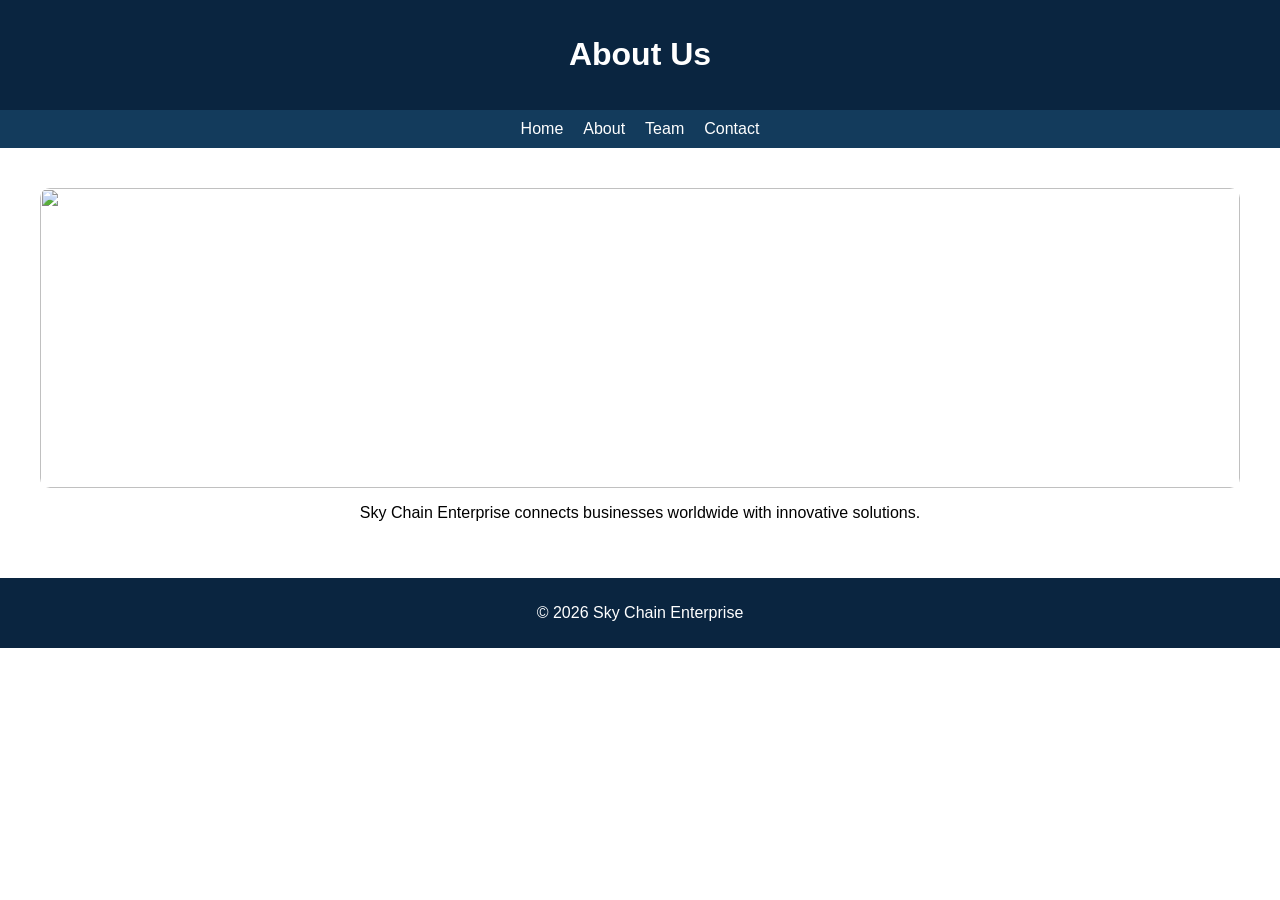
==== about.html @ be3404d7 "first" ====
<html lang="en">
<head>
  <meta charset="UTF-8">
  <meta name="viewport" content="width=device-width, initial-scale=1.0">
  <title>About - Sky Chain Enterprise</title>
  <link rel="stylesheet" href="style.css">
</head>
<body>
<header class="fade-in"><h1>About Us</h1></header>
<nav>
  <a href="index.html">Home</a>
  <a href="about.html">About</a>
  <a href="team.html">Team</a>
  <a href="contact.html">Contact</a>
</nav>
<section class="slide-up">
  <img src="https://images.unsplash.com/photo-1507679799987-c73779587ccf" class="hero">
  <p>Sky Chain Enterprise connects businesses worldwide with innovative solutions.</p>
</section>
<footer><p>© 2026 Sky Chain Enterprise</p></footer>
</body>
</html>
---- style.css ----
body { margin:0; font-family: Arial; }
header { background:#0a2540; color:white; padding:15px; text-align:center; }
nav { display:flex; justify-content:center; gap:20px; background:#133b5c; padding:10px; }
nav a { color:white; text-decoration:none; }
section { padding:40px; text-align:center; }
.hero { width:100%; max-height:300px; object-fit:cover; border-radius:10px; }
.card { background:#f4f4f4; padding:20px; margin:10px auto; border-radius:10px; width:250px; }
.card img { width:100px; border-radius:50%; }
footer { text-align:center; padding:10px; background:#0a2540; color:white; }
input, textarea { width:100%; padding:10px; margin:10px 0; }
button { padding:10px; background:#0a2540; color:white; border:none; }

/* Animations */
.fade-in { animation: fadeIn 1.5s ease-in; }
.slide-up { animation: slideUp 1s ease-out; }

@keyframes fadeIn {
  from { opacity:0; }
  to { opacity:1; }
}

@keyframes slideUp {
  from { transform:translateY(50px); opacity:0; }
  to { transform:translateY(0); opacity:1; }
}
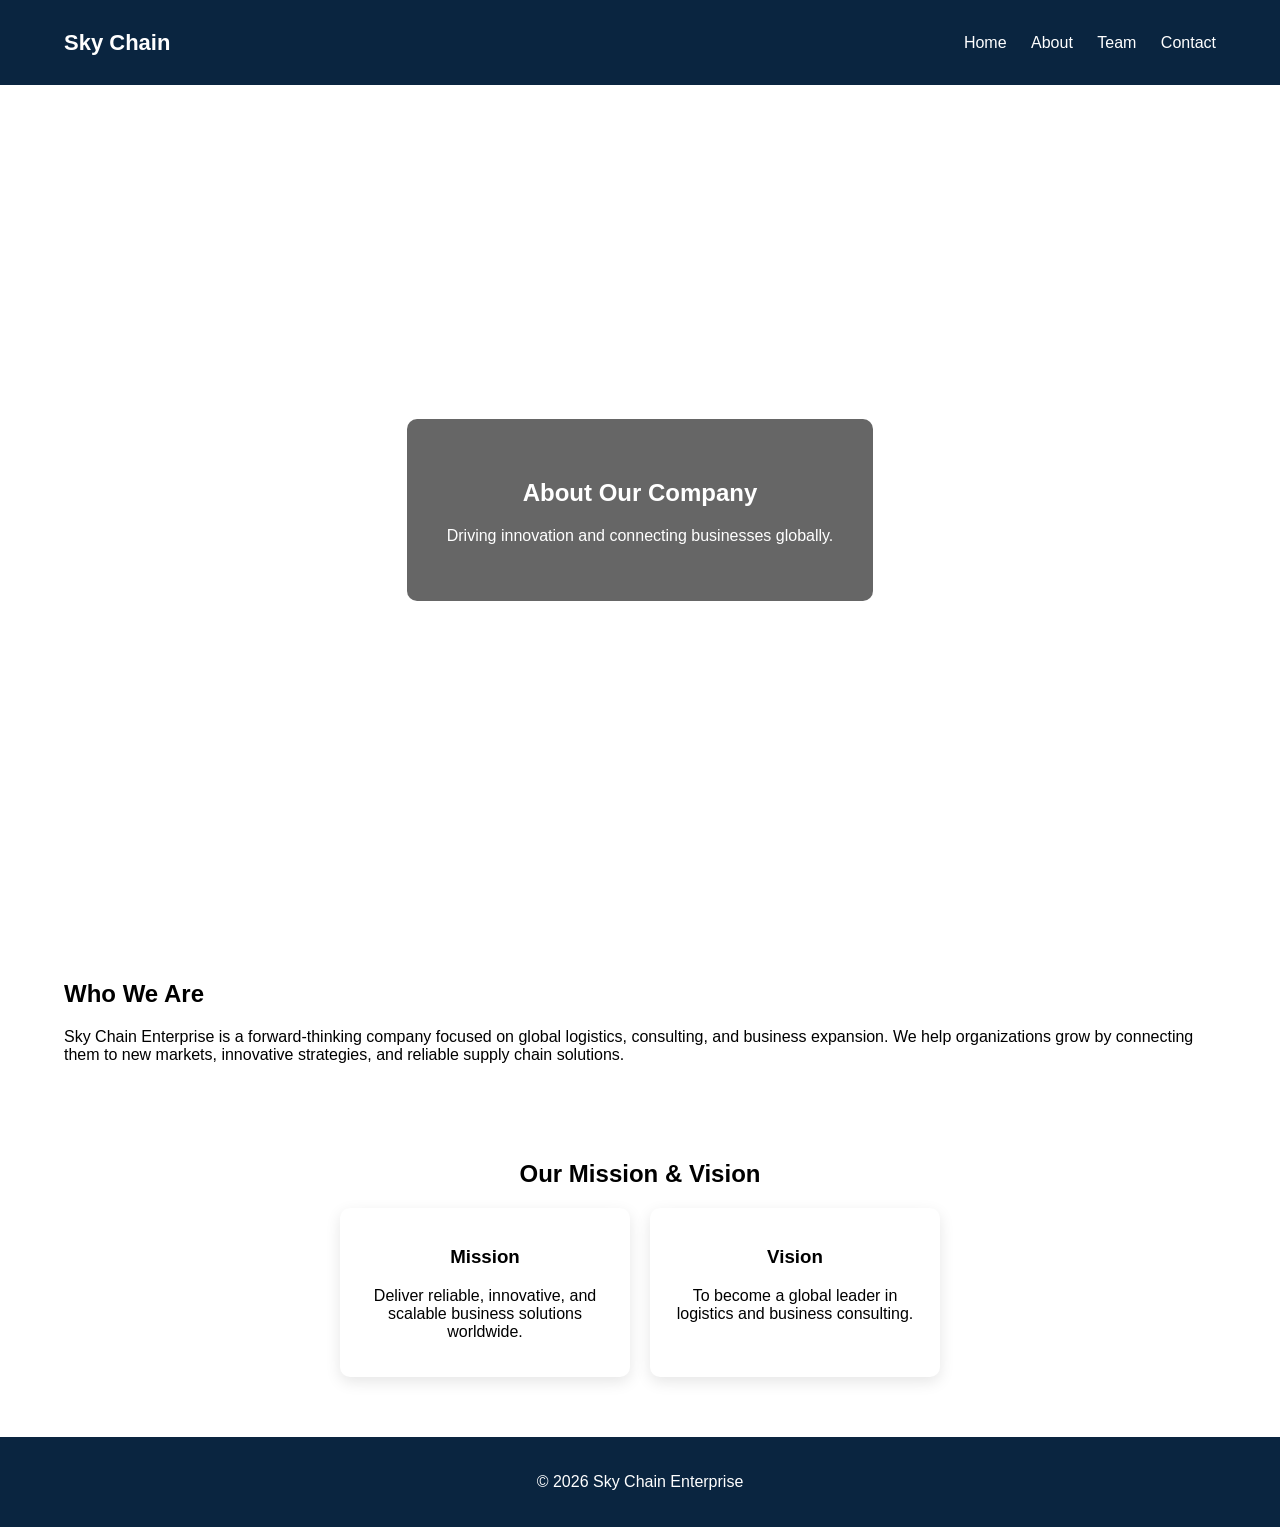
==== commit 5271202f: "third" ====
--- a/about.html
+++ b/about.html
@@ -6,17 +6,54 @@
   <link rel="stylesheet" href="style.css">
 </head>
 <body>
-<header class="fade-in"><h1>About Us</h1></header>
-<nav>
-  <a href="index.html">Home</a>
-  <a href="about.html">About</a>
-  <a href="team.html">Team</a>
-  <a href="contact.html">Contact</a>
-</nav>
-<section class="slide-up">
-  <img src="https://images.unsplash.com/photo-1507679799987-c73779587ccf" class="hero">
-  <p>Sky Chain Enterprise connects businesses worldwide with innovative solutions.</p>
+<header class="header" id="navbar">
+  <div class="container nav-container">
+    <h1 class="logo">Sky Chain</h1>
+    <div class="menu-toggle" onclick="toggleMenu()">☰</div>
+    <nav id="nav-links">
+      <a href="index.html">Home</a>
+      <a href="about.html">About</a>
+      <a href="team.html">Team</a>
+      <a href="contact.html">Contact</a>
+    </nav>
+  </div>
+</header>
+
+<section class="hero-section">
+  <div class="overlay">
+    <h2>About Our Company</h2>
+    <p>Driving innovation and connecting businesses globally.</p>
+  </div>
 </section>
-<footer><p>© 2026 Sky Chain Enterprise</p></footer>
+
+<section class="container reveal">
+  <h2>Who We Are</h2>
+  <p>
+    Sky Chain Enterprise is a forward-thinking company focused on global logistics,
+    consulting, and business expansion. We help organizations grow by connecting
+    them to new markets, innovative strategies, and reliable supply chain solutions.
+  </p>
+</section>
+
+<section class="services container reveal">
+  <h2>Our Mission & Vision</h2>
+  <div class="grid">
+    <div class="card">
+      <h3>Mission</h3>
+      <p>Deliver reliable, innovative, and scalable business solutions worldwide.</p>
+    </div>
+    <div class="card">
+      <h3>Vision</h3>
+      <p>To become a global leader in logistics and business consulting.</p>
+    </div>
+  </div>
+</section>
+
+<footer>
+  <p>© 2026 Sky Chain Enterprise</p>
+</footer>
+<script src="script.js"></script>
 </body>
-</html>+</html>
+
+
--- a/style.css
+++ b/style.css
@@ -1,25 +1,32 @@
-body { margin:0; font-family: Arial; }
-header { background:#0a2540; color:white; padding:15px; text-align:center; }
-nav { display:flex; justify-content:center; gap:20px; background:#133b5c; padding:10px; }
-nav a { color:white; text-decoration:none; }
-section { padding:40px; text-align:center; }
-.hero { width:100%; max-height:300px; object-fit:cover; border-radius:10px; }
-.card { background:#f4f4f4; padding:20px; margin:10px auto; border-radius:10px; width:250px; }
-.card img { width:100px; border-radius:50%; }
-footer { text-align:center; padding:10px; background:#0a2540; color:white; }
-input, textarea { width:100%; padding:10px; margin:10px 0; }
-button { padding:10px; background:#0a2540; color:white; border:none; }
+body { margin:0; font-family:'Segoe UI',sans-serif; }
+.container { width:90%; margin:auto; }
 
-/* Animations */
-.fade-in { animation: fadeIn 1.5s ease-in; }
-.slide-up { animation: slideUp 1s ease-out; }
+.header { position:fixed; width:100%; top:0; background:#0a2540; color:white; z-index:1000; }
+.nav-container { display:flex; justify-content:space-between; align-items:center; padding:15px 0; }
+.logo { font-size:22px; }
+nav a { color:white; margin-left:20px; text-decoration:none; }
+.menu-toggle { display:none; font-size:24px; cursor:pointer; }
 
-@keyframes fadeIn {
-  from { opacity:0; }
-  to { opacity:1; }
+.hero-section {
+  background:url('https://images.unsplash.com/photo-1504384308090-c894fdcc538d') no-repeat center/cover;
+  height:100vh; display:flex; justify-content:center; align-items:center; margin-top:60px;
+}
+.overlay { background:rgba(0,0,0,0.6); color:white; padding:40px; text-align:center; border-radius:10px; }
+.btn { padding:10px 20px; background:#00bcd4; color:white; text-decoration:none; border-radius:5px; }
+
+.services { padding:60px 0; text-align:center; }
+.grid { display:flex; gap:20px; flex-wrap:wrap; justify-content:center; }
+.card { background:white; padding:20px; width:250px; border-radius:10px; box-shadow:0 5px 15px rgba(0,0,0,0.1); transition:0.3s; }
+.card:hover { transform:translateY(-10px); }
+
+footer { text-align:center; padding:20px; background:#0a2540; color:white; }
+
+.reveal { opacity:0; transform:translateY(50px); transition:1s; }
+.reveal.active { opacity:1; transform:translateY(0); }
+
+@media(max-width:768px){
+  nav { display:none; flex-direction:column; background:#133b5c; position:absolute; top:60px; right:0; width:200px; }
+  nav a { margin:10px; }
+  .menu-toggle { display:block; }
 }
 
-@keyframes slideUp {
-  from { transform:translateY(50px); opacity:0; }
-  to { transform:translateY(0); opacity:1; }
-}
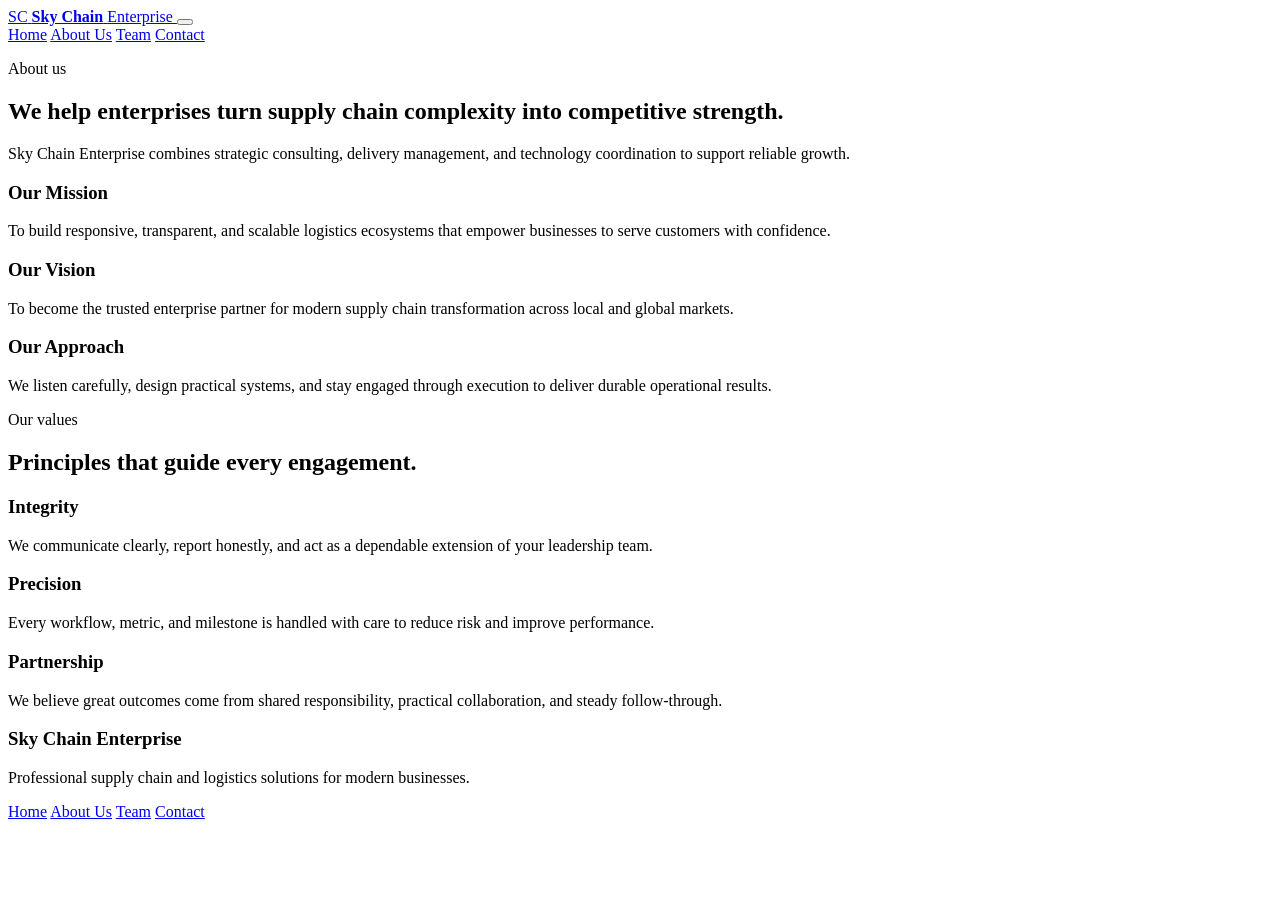
==== commit 1b1d9f36: "latest code" ====
--- a/about.html
+++ b/about.html
@@ -1,59 +1,104 @@
+<!DOCTYPE html>
 <html lang="en">
 <head>
   <meta charset="UTF-8">
   <meta name="viewport" content="width=device-width, initial-scale=1.0">
-  <title>About - Sky Chain Enterprise</title>
-  <link rel="stylesheet" href="style.css">
+  <meta name="description" content="Learn about Sky Chain Enterprise, our mission, values, and the way we help businesses build stronger supply chains.">
+  <title>Sky Chain Enterprise | About Us</title>
+  <link rel="preconnect" href="https://fonts.googleapis.com">
+  <link rel="preconnect" href="https://fonts.gstatic.com" crossorigin>
+  <link href="https://fonts.googleapis.com/css2?family=Manrope:wght@400;500;600;700;800&family=Space+Grotesk:wght@500;700&display=swap" rel="stylesheet">
+  <link rel="stylesheet" href="styles.css">
 </head>
 <body>
-<header class="header" id="navbar">
-  <div class="container nav-container">
-    <h1 class="logo">Sky Chain</h1>
-    <div class="menu-toggle" onclick="toggleMenu()">☰</div>
-    <nav id="nav-links">
-      <a href="index.html">Home</a>
-      <a href="about.html">About</a>
-      <a href="team.html">Team</a>
-      <a href="contact.html">Contact</a>
-    </nav>
-  </div>
-</header>
+  <header class="site-header">
+    <div class="container nav-wrap">
+      <a class="brand" href="index.html">
+        <span class="brand-mark">SC</span>
+        <span class="brand-text">
+          <strong>Sky Chain</strong>
+          <span>Enterprise</span>
+        </span>
+      </a>
+      <button class="nav-toggle" aria-expanded="false" aria-controls="site-nav" aria-label="Open navigation">
+        <span></span>
+        <span></span>
+        <span></span>
+      </button>
+      <nav class="site-nav" id="site-nav">
+        <a href="index.html">Home</a>
+        <a class="active" href="about.html">About Us</a>
+        <a href="team.html">Team</a>
+        <a href="contact.html">Contact</a>
+      </nav>
+    </div>
+  </header>
 
-<section class="hero-section">
-  <div class="overlay">
-    <h2>About Our Company</h2>
-    <p>Driving innovation and connecting businesses globally.</p>
-  </div>
-</section>
+  <main>
+    <section class="page-hero">
+      <div class="container narrow">
+        <p class="eyebrow">About us</p>
+        <h1>We help enterprises turn supply chain complexity into competitive strength.</h1>
+        <p class="lead">Sky Chain Enterprise combines strategic consulting, delivery management, and technology coordination to support reliable growth.</p>
+      </div>
+    </section>
 
-<section class="container reveal">
-  <h2>Who We Are</h2>
-  <p>
-    Sky Chain Enterprise is a forward-thinking company focused on global logistics,
-    consulting, and business expansion. We help organizations grow by connecting
-    them to new markets, innovative strategies, and reliable supply chain solutions.
-  </p>
-</section>
+    <section class="section">
+      <div class="container card-grid">
+        <article class="feature-card">
+          <h3>Our Mission</h3>
+          <p>To build responsive, transparent, and scalable logistics ecosystems that empower businesses to serve customers with confidence.</p>
+        </article>
+        <article class="feature-card">
+          <h3>Our Vision</h3>
+          <p>To become the trusted enterprise partner for modern supply chain transformation across local and global markets.</p>
+        </article>
+        <article class="feature-card">
+          <h3>Our Approach</h3>
+          <p>We listen carefully, design practical systems, and stay engaged through execution to deliver durable operational results.</p>
+        </article>
+      </div>
+    </section>
 
-<section class="services container reveal">
-  <h2>Our Mission & Vision</h2>
-  <div class="grid">
-    <div class="card">
-      <h3>Mission</h3>
-      <p>Deliver reliable, innovative, and scalable business solutions worldwide.</p>
+    <section class="section section-alt">
+      <div class="container split-grid">
+        <div>
+          <p class="eyebrow">Our values</p>
+          <h2>Principles that guide every engagement.</h2>
+        </div>
+        <div class="bullet-panels">
+          <article class="bullet-panel">
+            <h3>Integrity</h3>
+            <p>We communicate clearly, report honestly, and act as a dependable extension of your leadership team.</p>
+          </article>
+          <article class="bullet-panel">
+            <h3>Precision</h3>
+            <p>Every workflow, metric, and milestone is handled with care to reduce risk and improve performance.</p>
+          </article>
+          <article class="bullet-panel">
+            <h3>Partnership</h3>
+            <p>We believe great outcomes come from shared responsibility, practical collaboration, and steady follow-through.</p>
+          </article>
+        </div>
+      </div>
+    </section>
+  </main>
+
+  <footer class="site-footer">
+    <div class="container footer-wrap">
+      <div>
+        <h3>Sky Chain Enterprise</h3>
+        <p>Professional supply chain and logistics solutions for modern businesses.</p>
+      </div>
+      <div class="footer-links">
+        <a href="index.html">Home</a>
+        <a href="about.html">About Us</a>
+        <a href="team.html">Team</a>
+        <a href="contact.html">Contact</a>
+      </div>
     </div>
-    <div class="card">
-      <h3>Vision</h3>
-      <p>To become a global leader in logistics and business consulting.</p>
-    </div>
-  </div>
-</section>
+  </footer>
 
-<footer>
-  <p>© 2026 Sky Chain Enterprise</p>
-</footer>
-<script src="script.js"></script>
+  <script src="script.js"></script>
 </body>
 </html>
-
-
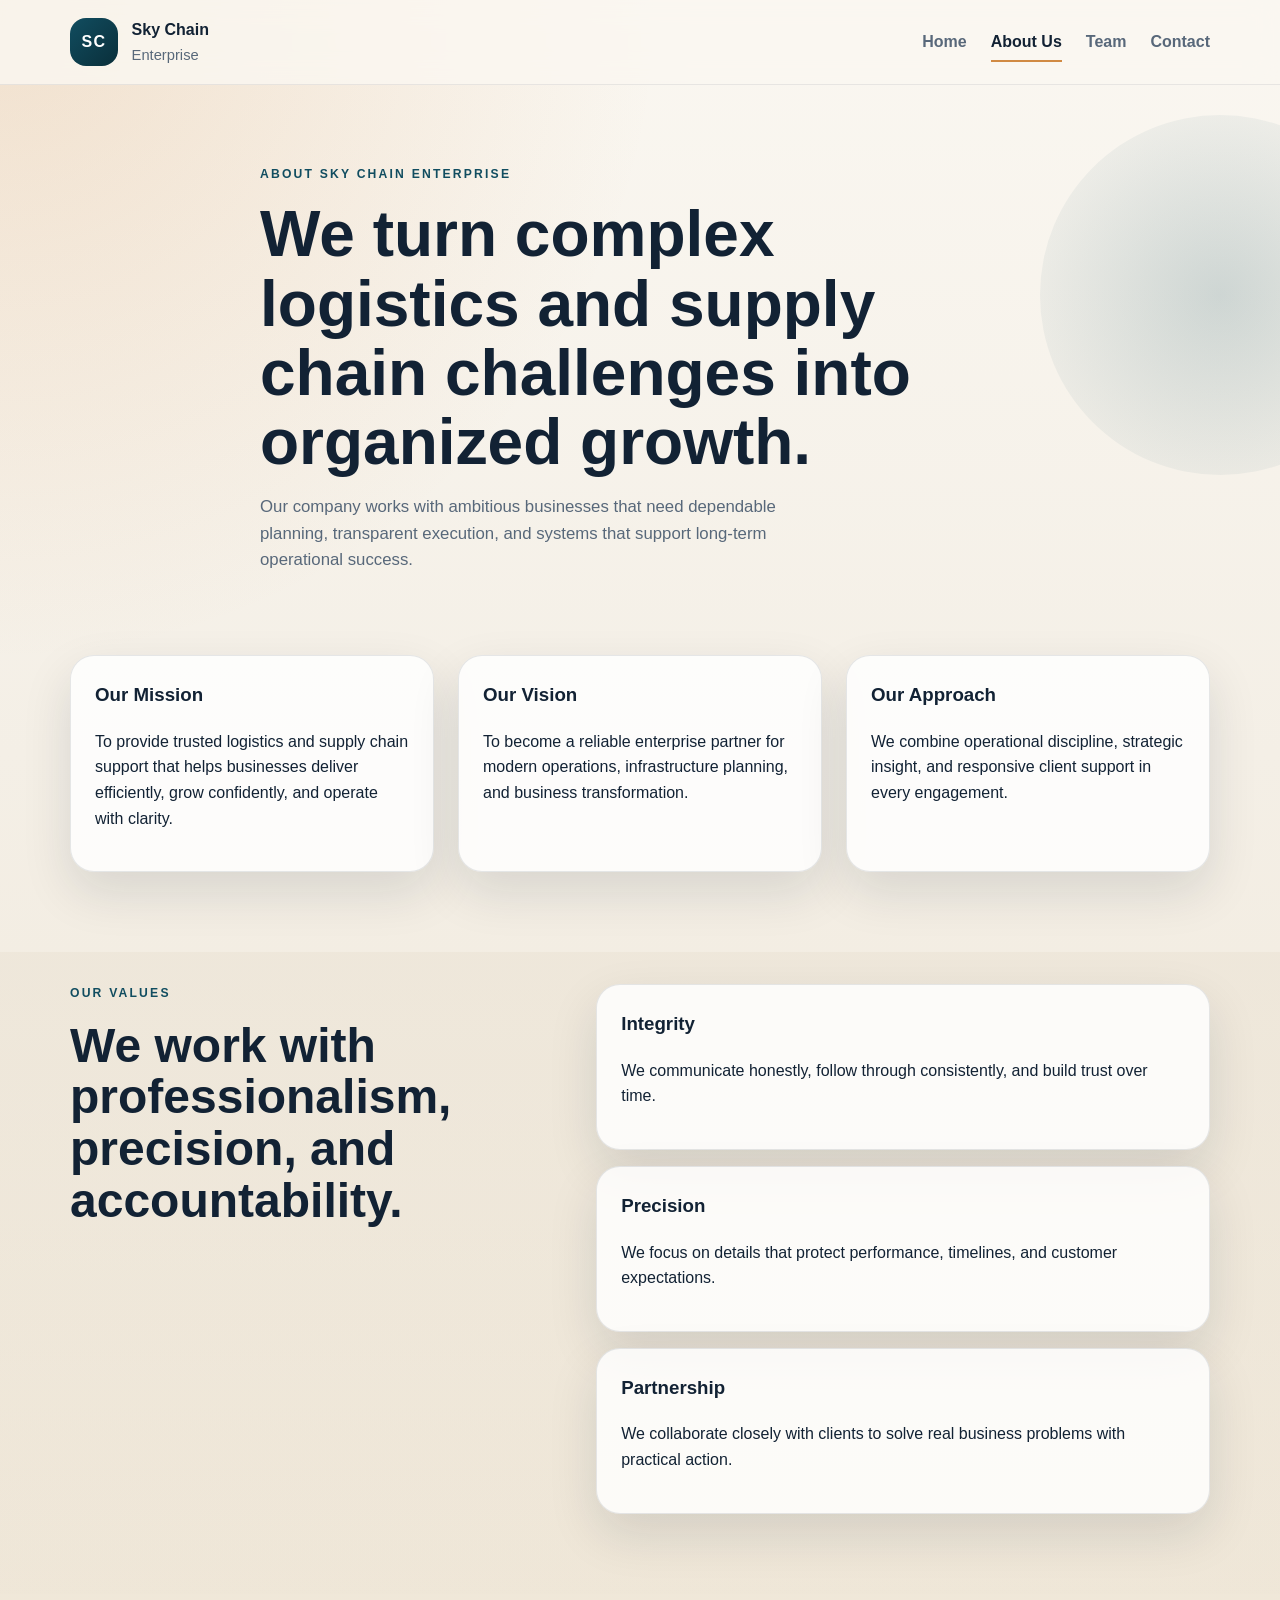
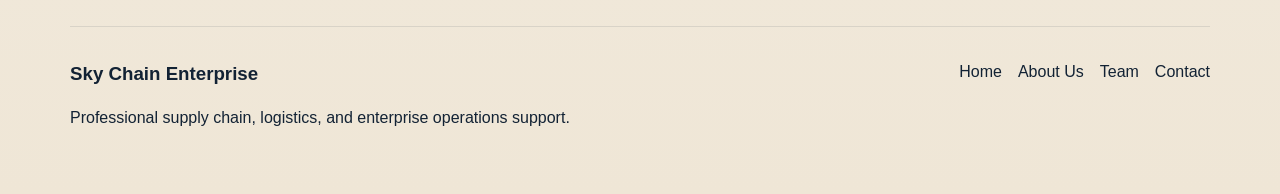
==== commit 3577d9a6: "submit form" ====
--- a/about.html
+++ b/about.html
@@ -3,7 +3,7 @@
 <head>
   <meta charset="UTF-8">
   <meta name="viewport" content="width=device-width, initial-scale=1.0">
-  <meta name="description" content="Learn about Sky Chain Enterprise, our mission, values, and the way we help businesses build stronger supply chains.">
+  <meta name="description" content="Learn about Sky Chain Enterprise, our mission, values, and approach to business operations and supply chain excellence.">
   <title>Sky Chain Enterprise | About Us</title>
   <link rel="preconnect" href="https://fonts.googleapis.com">
   <link rel="preconnect" href="https://fonts.gstatic.com" crossorigin>
@@ -13,18 +13,20 @@
 <body>
   <header class="site-header">
     <div class="container nav-wrap">
-      <a class="brand" href="index.html">
+      <a class="brand" href="index.html" aria-label="Sky Chain Enterprise home">
         <span class="brand-mark">SC</span>
         <span class="brand-text">
           <strong>Sky Chain</strong>
           <span>Enterprise</span>
         </span>
       </a>
-      <button class="nav-toggle" aria-expanded="false" aria-controls="site-nav" aria-label="Open navigation">
+
+      <button class="nav-toggle" aria-label="Toggle navigation" aria-expanded="false" aria-controls="site-nav">
         <span></span>
         <span></span>
         <span></span>
       </button>
+
       <nav class="site-nav" id="site-nav">
         <a href="index.html">Home</a>
         <a class="active" href="about.html">About Us</a>
@@ -37,47 +39,50 @@
   <main>
     <section class="page-hero">
       <div class="container narrow">
-        <p class="eyebrow">About us</p>
-        <h1>We help enterprises turn supply chain complexity into competitive strength.</h1>
-        <p class="lead">Sky Chain Enterprise combines strategic consulting, delivery management, and technology coordination to support reliable growth.</p>
+        <p class="eyebrow">About Sky Chain Enterprise</p>
+        <h1>We turn complex logistics and supply chain challenges into organized growth.</h1>
+        <p class="lead">
+          Our company works with ambitious businesses that need dependable planning, transparent execution,
+          and systems that support long-term operational success.
+        </p>
       </div>
     </section>
 
     <section class="section">
-      <div class="container card-grid">
-        <article class="feature-card">
+      <div class="container three-grid">
+        <article class="card feature-card">
           <h3>Our Mission</h3>
-          <p>To build responsive, transparent, and scalable logistics ecosystems that empower businesses to serve customers with confidence.</p>
+          <p>To provide trusted logistics and supply chain support that helps businesses deliver efficiently, grow confidently, and operate with clarity.</p>
         </article>
-        <article class="feature-card">
+        <article class="card feature-card">
           <h3>Our Vision</h3>
-          <p>To become the trusted enterprise partner for modern supply chain transformation across local and global markets.</p>
+          <p>To become a reliable enterprise partner for modern operations, infrastructure planning, and business transformation.</p>
         </article>
-        <article class="feature-card">
+        <article class="card feature-card">
           <h3>Our Approach</h3>
-          <p>We listen carefully, design practical systems, and stay engaged through execution to deliver durable operational results.</p>
+          <p>We combine operational discipline, strategic insight, and responsive client support in every engagement.</p>
         </article>
       </div>
     </section>
 
-    <section class="section section-alt">
-      <div class="container split-grid">
+    <section class="section section-soft">
+      <div class="container two-grid">
         <div>
-          <p class="eyebrow">Our values</p>
-          <h2>Principles that guide every engagement.</h2>
+          <p class="eyebrow">Our Values</p>
+          <h2>We work with professionalism, precision, and accountability.</h2>
         </div>
-        <div class="bullet-panels">
-          <article class="bullet-panel">
+        <div class="stack-grid">
+          <article class="card mini-card">
             <h3>Integrity</h3>
-            <p>We communicate clearly, report honestly, and act as a dependable extension of your leadership team.</p>
+            <p>We communicate honestly, follow through consistently, and build trust over time.</p>
           </article>
-          <article class="bullet-panel">
+          <article class="card mini-card">
             <h3>Precision</h3>
-            <p>Every workflow, metric, and milestone is handled with care to reduce risk and improve performance.</p>
+            <p>We focus on details that protect performance, timelines, and customer expectations.</p>
           </article>
-          <article class="bullet-panel">
+          <article class="card mini-card">
             <h3>Partnership</h3>
-            <p>We believe great outcomes come from shared responsibility, practical collaboration, and steady follow-through.</p>
+            <p>We collaborate closely with clients to solve real business problems with practical action.</p>
           </article>
         </div>
       </div>
@@ -88,17 +93,17 @@
     <div class="container footer-wrap">
       <div>
         <h3>Sky Chain Enterprise</h3>
-        <p>Professional supply chain and logistics solutions for modern businesses.</p>
+        <p>Professional supply chain, logistics, and enterprise operations support.</p>
       </div>
-      <div class="footer-links">
+      <nav class="footer-nav">
         <a href="index.html">Home</a>
         <a href="about.html">About Us</a>
         <a href="team.html">Team</a>
         <a href="contact.html">Contact</a>
-      </div>
+      </nav>
     </div>
   </footer>
 
   <script src="script.js"></script>
 </body>
-</html>
+</html>
--- a/styles.css
+++ b/styles.css
@@ -0,0 +1,541 @@
+:root {
+  --bg: #f4efe6;
+  --bg-soft: #e8dfcf;
+  --surface: rgba(255, 255, 255, 0.82);
+  --surface-strong: #fffdf9;
+  --text: #122234;
+  --muted: #58687a;
+  --primary: #114d60;
+  --primary-deep: #0a2f3a;
+  --accent: #d18a43;
+  --border: rgba(18, 34, 52, 0.1);
+  --shadow: 0 20px 50px rgba(15, 34, 52, 0.12);
+  --radius: 24px;
+  --radius-small: 16px;
+  --container: 1140px;
+}
+
+* {
+  box-sizing: border-box;
+}
+
+html {
+  scroll-behavior: smooth;
+}
+
+body {
+  margin: 0;
+  font-family: "Manrope", sans-serif;
+  color: var(--text);
+  background:
+    radial-gradient(circle at top left, rgba(209, 138, 67, 0.2), transparent 30%),
+    linear-gradient(180deg, #faf7f1 0%, var(--bg) 42%, #efe6d6 100%);
+  line-height: 1.6;
+}
+
+a {
+  color: inherit;
+  text-decoration: none;
+}
+
+button,
+input,
+textarea {
+  font: inherit;
+}
+
+.container {
+  width: min(calc(100% - 2rem), var(--container));
+  margin: 0 auto;
+}
+
+.narrow {
+  max-width: 760px;
+}
+
+.site-header {
+  position: sticky;
+  top: 0;
+  z-index: 50;
+  backdrop-filter: blur(14px);
+  background: rgba(250, 247, 241, 0.82);
+  border-bottom: 1px solid rgba(18, 34, 52, 0.08);
+}
+
+.nav-wrap {
+  min-height: 84px;
+  display: flex;
+  align-items: center;
+  justify-content: space-between;
+  gap: 1rem;
+  position: relative;
+}
+
+.brand {
+  display: flex;
+  align-items: center;
+  gap: 0.85rem;
+}
+
+.brand-mark {
+  width: 48px;
+  height: 48px;
+  border-radius: 16px;
+  display: grid;
+  place-items: center;
+  color: #fff;
+  font-family: "Space Grotesk", sans-serif;
+  font-weight: 700;
+  letter-spacing: 0.08em;
+  background: linear-gradient(135deg, var(--primary), var(--primary-deep));
+}
+
+.brand-text {
+  display: grid;
+  gap: 0.1rem;
+  color: var(--muted);
+  font-size: 0.92rem;
+}
+
+.brand-text strong {
+  color: var(--text);
+  font-family: "Space Grotesk", sans-serif;
+  font-size: 1rem;
+}
+
+.site-nav {
+  display: flex;
+  align-items: center;
+  gap: 1.5rem;
+}
+
+.site-nav a {
+  font-weight: 700;
+  color: var(--muted);
+  position: relative;
+}
+
+.site-nav a:hover,
+.site-nav a.active {
+  color: var(--text);
+}
+
+.site-nav a:hover::after,
+.site-nav a.active::after {
+  content: "";
+  position: absolute;
+  left: 0;
+  bottom: -0.45rem;
+  width: 100%;
+  height: 2px;
+  background: var(--accent);
+}
+
+.nav-toggle {
+  display: none;
+  border: 0;
+  background: transparent;
+  padding: 0;
+  cursor: pointer;
+  flex-direction: column;
+  gap: 5px;
+}
+
+.nav-toggle span {
+  width: 28px;
+  height: 3px;
+  border-radius: 999px;
+  background: var(--text);
+  display: block;
+}
+
+.hero-section,
+.page-hero {
+  position: relative;
+  overflow: hidden;
+}
+
+.hero-section::after,
+.page-hero::after {
+  content: "";
+  position: absolute;
+  right: -120px;
+  top: 30px;
+  width: 360px;
+  height: 360px;
+  border-radius: 50%;
+  background: radial-gradient(circle, rgba(17, 77, 96, 0.18), rgba(17, 77, 96, 0));
+}
+
+.hero-grid,
+.three-grid,
+.two-grid,
+.contact-grid,
+.metric-grid,
+.team-grid,
+.form-grid {
+  display: grid;
+  gap: 1.5rem;
+}
+
+.hero-grid {
+  grid-template-columns: 1.1fr 0.9fr;
+  align-items: center;
+  min-height: calc(100vh - 84px);
+  padding: 4rem 0;
+}
+
+.page-hero {
+  padding: 5rem 0 2rem;
+}
+
+.eyebrow {
+  margin: 0 0 1rem;
+  font-size: 0.76rem;
+  font-weight: 800;
+  letter-spacing: 0.18em;
+  text-transform: uppercase;
+  color: var(--primary);
+}
+
+h1,
+h2,
+h3 {
+  margin-top: 0;
+}
+
+.hero-copy h1,
+.page-hero h1,
+.section-heading h2,
+.two-grid h2 {
+  font-family: "Space Grotesk", sans-serif;
+  line-height: 1.08;
+}
+
+.hero-copy h1 {
+  font-size: clamp(2.7rem, 6vw, 5.5rem);
+  margin-bottom: 1rem;
+  max-width: 10.5ch;
+}
+
+.page-hero h1 {
+  font-size: clamp(2.2rem, 5vw, 4rem);
+  margin-bottom: 1rem;
+}
+
+.lead {
+  color: var(--muted);
+  font-size: 1.05rem;
+  max-width: 62ch;
+}
+
+.hero-actions {
+  display: flex;
+  flex-wrap: wrap;
+  gap: 1rem;
+  margin: 2rem 0;
+}
+
+.button {
+  min-height: 52px;
+  padding: 0.9rem 1.4rem;
+  border-radius: 999px;
+  display: inline-flex;
+  align-items: center;
+  justify-content: center;
+  font-weight: 800;
+  transition: transform 0.2s ease, box-shadow 0.2s ease;
+}
+
+.button:hover {
+  transform: translateY(-2px);
+}
+
+.button-primary {
+  background: linear-gradient(135deg, var(--primary), #1a677f);
+  color: #fff;
+  box-shadow: 0 16px 30px rgba(17, 77, 96, 0.22);
+}
+
+.button-secondary {
+  background: rgba(255, 255, 255, 0.76);
+  color: var(--text);
+  border: 1px solid rgba(18, 34, 52, 0.08);
+}
+
+.card {
+  background: var(--surface);
+  border: 1px solid var(--border);
+  box-shadow: var(--shadow);
+  border-radius: var(--radius);
+}
+
+.hero-panel {
+  padding: 2rem;
+}
+
+.panel-label {
+  margin: 0 0 1rem;
+  font-size: 0.76rem;
+  font-weight: 800;
+  letter-spacing: 0.16em;
+  text-transform: uppercase;
+  color: var(--primary);
+}
+
+.hero-panel h2 {
+  font-family: "Space Grotesk", sans-serif;
+  font-size: clamp(1.7rem, 3vw, 2.5rem);
+  margin-bottom: 1.5rem;
+}
+
+.metric-grid {
+  grid-template-columns: repeat(2, minmax(0, 1fr));
+}
+
+.metric-grid article {
+  padding: 1rem;
+  border-radius: var(--radius-small);
+  background: rgba(255, 255, 255, 0.72);
+  border: 1px solid rgba(18, 34, 52, 0.08);
+}
+
+.metric-grid span {
+  display: block;
+  color: var(--muted);
+  margin-bottom: 0.35rem;
+}
+
+.metric-grid strong {
+  font-family: "Space Grotesk", sans-serif;
+  font-size: 1.1rem;
+}
+
+.stats-row {
+  display: flex;
+  flex-wrap: wrap;
+  gap: 1rem;
+}
+
+.stat-card {
+  min-width: 160px;
+  padding: 1rem 1.1rem;
+  border-radius: var(--radius-small);
+  border: 1px solid var(--border);
+  background: rgba(255, 255, 255, 0.72);
+  box-shadow: var(--shadow);
+}
+
+.stat-card strong {
+  display: block;
+  font-family: "Space Grotesk", sans-serif;
+  font-size: 1.8rem;
+}
+
+.stat-card span,
+.role,
+.form-note,
+.form-status {
+  color: var(--muted);
+}
+
+.section {
+  padding: 2rem 0 5rem;
+}
+
+.section-soft {
+  background: linear-gradient(180deg, rgba(232, 223, 207, 0.42), rgba(232, 223, 207, 0.14));
+}
+
+.section-heading {
+  max-width: 720px;
+  margin-bottom: 2rem;
+}
+
+.section-heading h2,
+.two-grid h2 {
+  font-size: clamp(2rem, 4vw, 3rem);
+}
+
+.three-grid {
+  grid-template-columns: repeat(3, minmax(0, 1fr));
+}
+
+.two-grid {
+  grid-template-columns: 0.9fr 1.1fr;
+  align-items: start;
+}
+
+.stack-grid {
+  display: grid;
+  gap: 1rem;
+}
+
+.feature-card,
+.mini-card,
+.team-card,
+.contact-info,
+.contact-form {
+  padding: 1.5rem;
+}
+
+.feature-card h3,
+.mini-card h3,
+.team-card h3,
+.contact-info h2 {
+  font-family: "Space Grotesk", sans-serif;
+}
+
+.team-grid {
+  grid-template-columns: repeat(4, minmax(0, 1fr));
+}
+
+.avatar {
+  width: 64px;
+  height: 64px;
+  margin-bottom: 1rem;
+  border-radius: 18px;
+  display: grid;
+  place-items: center;
+  color: #fff;
+  background: linear-gradient(135deg, var(--primary), var(--accent));
+  font-family: "Space Grotesk", sans-serif;
+  font-weight: 700;
+}
+
+.contact-grid {
+  grid-template-columns: 0.9fr 1.1fr;
+  align-items: start;
+}
+
+.contact-list p {
+  margin: 0 0 0.8rem;
+}
+
+.form-grid {
+  grid-template-columns: repeat(2, minmax(0, 1fr));
+}
+
+.contact-form label {
+  display: block;
+  margin-bottom: 1rem;
+  font-weight: 700;
+}
+
+.contact-form input,
+.contact-form textarea {
+  width: 100%;
+  margin-top: 0.45rem;
+  border: 1px solid rgba(18, 34, 52, 0.12);
+  border-radius: 14px;
+  background: #fff;
+  padding: 0.95rem 1rem;
+  color: var(--text);
+}
+
+.contact-form input:focus,
+.contact-form textarea:focus {
+  outline: 2px solid rgba(17, 77, 96, 0.18);
+  border-color: var(--primary);
+}
+
+.form-note {
+  margin: 1rem 0 0.35rem;
+  font-size: 0.95rem;
+}
+
+.form-status {
+  min-height: 1.5rem;
+  margin: 0;
+  font-weight: 600;
+}
+
+.site-footer {
+  padding: 2rem 0 3rem;
+}
+
+.footer-wrap {
+  padding-top: 2rem;
+  border-top: 1px solid rgba(18, 34, 52, 0.1);
+  display: flex;
+  justify-content: space-between;
+  gap: 1rem;
+}
+
+.footer-wrap h3 {
+  font-family: "Space Grotesk", sans-serif;
+  margin-bottom: 0.5rem;
+}
+
+.footer-nav {
+  display: flex;
+  flex-wrap: wrap;
+  gap: 1rem;
+  align-content: flex-start;
+}
+
+[data-reveal] {
+  opacity: 0;
+  transform: translateY(18px);
+  transition: opacity 0.7s ease, transform 0.7s ease;
+}
+
+[data-reveal].revealed {
+  opacity: 1;
+  transform: translateY(0);
+}
+
+@media (max-width: 980px) {
+  .hero-grid,
+  .three-grid,
+  .two-grid,
+  .team-grid,
+  .contact-grid,
+  .form-grid {
+    grid-template-columns: 1fr;
+  }
+
+  .hero-grid {
+    min-height: auto;
+    padding: 3rem 0 4rem;
+  }
+}
+
+@media (max-width: 760px) {
+  .nav-toggle {
+    display: flex;
+  }
+
+  .site-nav {
+    position: absolute;
+    top: calc(100% + 0.5rem);
+    left: 0;
+    right: 0;
+    display: none;
+    flex-direction: column;
+    align-items: flex-start;
+    gap: 1rem;
+    padding: 1.2rem;
+    background: rgba(255, 253, 249, 0.98);
+    border: 1px solid var(--border);
+    border-radius: var(--radius-small);
+    box-shadow: var(--shadow);
+  }
+
+  .site-nav.open {
+    display: flex;
+  }
+
+  .site-nav a:hover::after,
+  .site-nav a.active::after {
+    bottom: -0.2rem;
+  }
+
+  .hero-copy h1 {
+    font-size: clamp(2.4rem, 12vw, 3.9rem);
+  }
+
+  .footer-wrap {
+    flex-direction: column;
+  }
+}
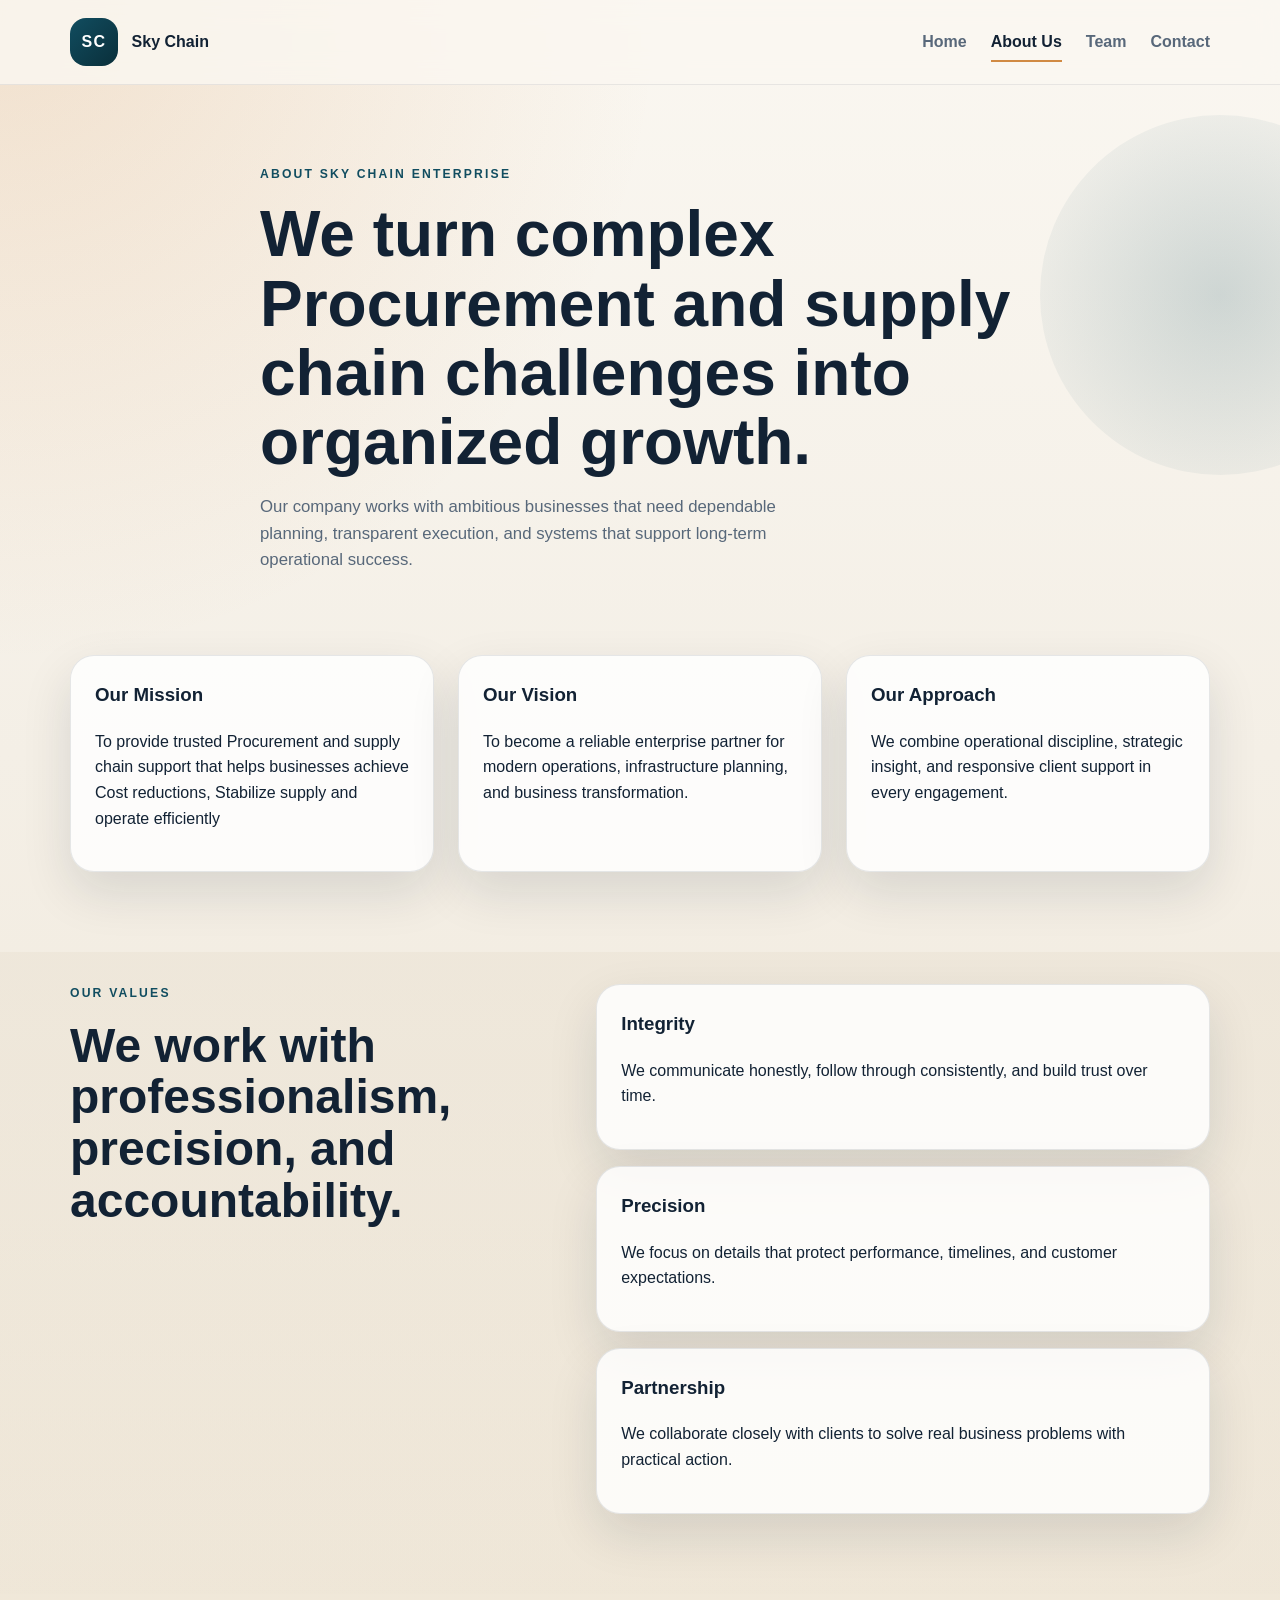
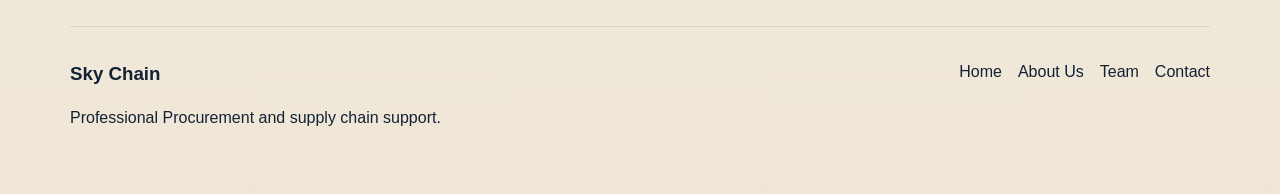
==== commit 2fe8112e: "nainil commit" ====
--- a/about.html
+++ b/about.html
@@ -17,7 +17,6 @@
         <span class="brand-mark">SC</span>
         <span class="brand-text">
           <strong>Sky Chain</strong>
-          <span>Enterprise</span>
         </span>
       </a>
 
@@ -40,7 +39,7 @@
     <section class="page-hero">
       <div class="container narrow">
         <p class="eyebrow">About Sky Chain Enterprise</p>
-        <h1>We turn complex logistics and supply chain challenges into organized growth.</h1>
+        <h1>We turn complex Procurement and supply chain challenges into organized growth.</h1>
         <p class="lead">
           Our company works with ambitious businesses that need dependable planning, transparent execution,
           and systems that support long-term operational success.
@@ -52,8 +51,9 @@
       <div class="container three-grid">
         <article class="card feature-card">
           <h3>Our Mission</h3>
-          <p>To provide trusted logistics and supply chain support that helps businesses deliver efficiently, grow confidently, and operate with clarity.</p>
-        </article>
+          <p>To provide trusted Procurement and supply chain support that helps businesses achieve Cost
+reductions, Stabilize supply and operate efficiently</p>
+         </article>
         <article class="card feature-card">
           <h3>Our Vision</h3>
           <p>To become a reliable enterprise partner for modern operations, infrastructure planning, and business transformation.</p>
@@ -92,8 +92,8 @@
   <footer class="site-footer">
     <div class="container footer-wrap">
       <div>
-        <h3>Sky Chain Enterprise</h3>
-        <p>Professional supply chain, logistics, and enterprise operations support.</p>
+        <h3>Sky Chain</h3>
+        <p>Professional Procurement and supply chain support.</p>
       </div>
       <nav class="footer-nav">
         <a href="index.html">Home</a>
